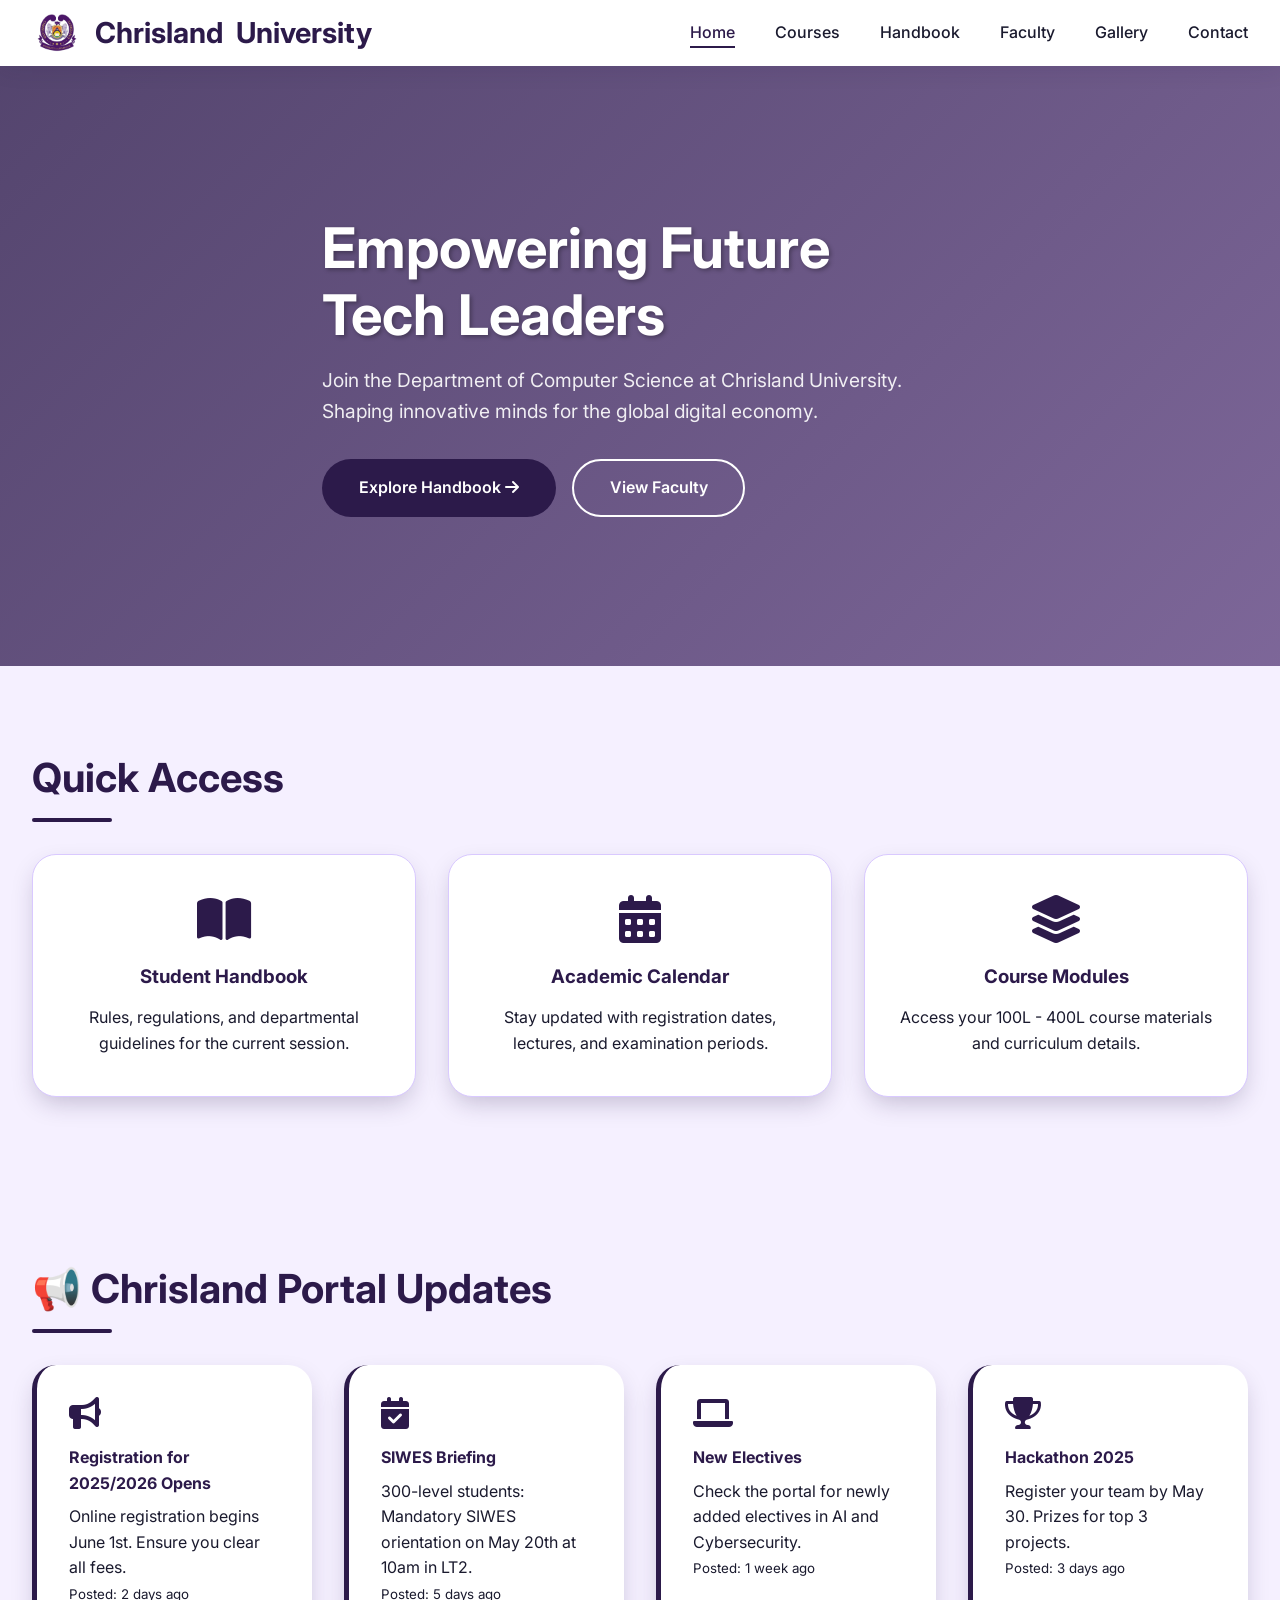
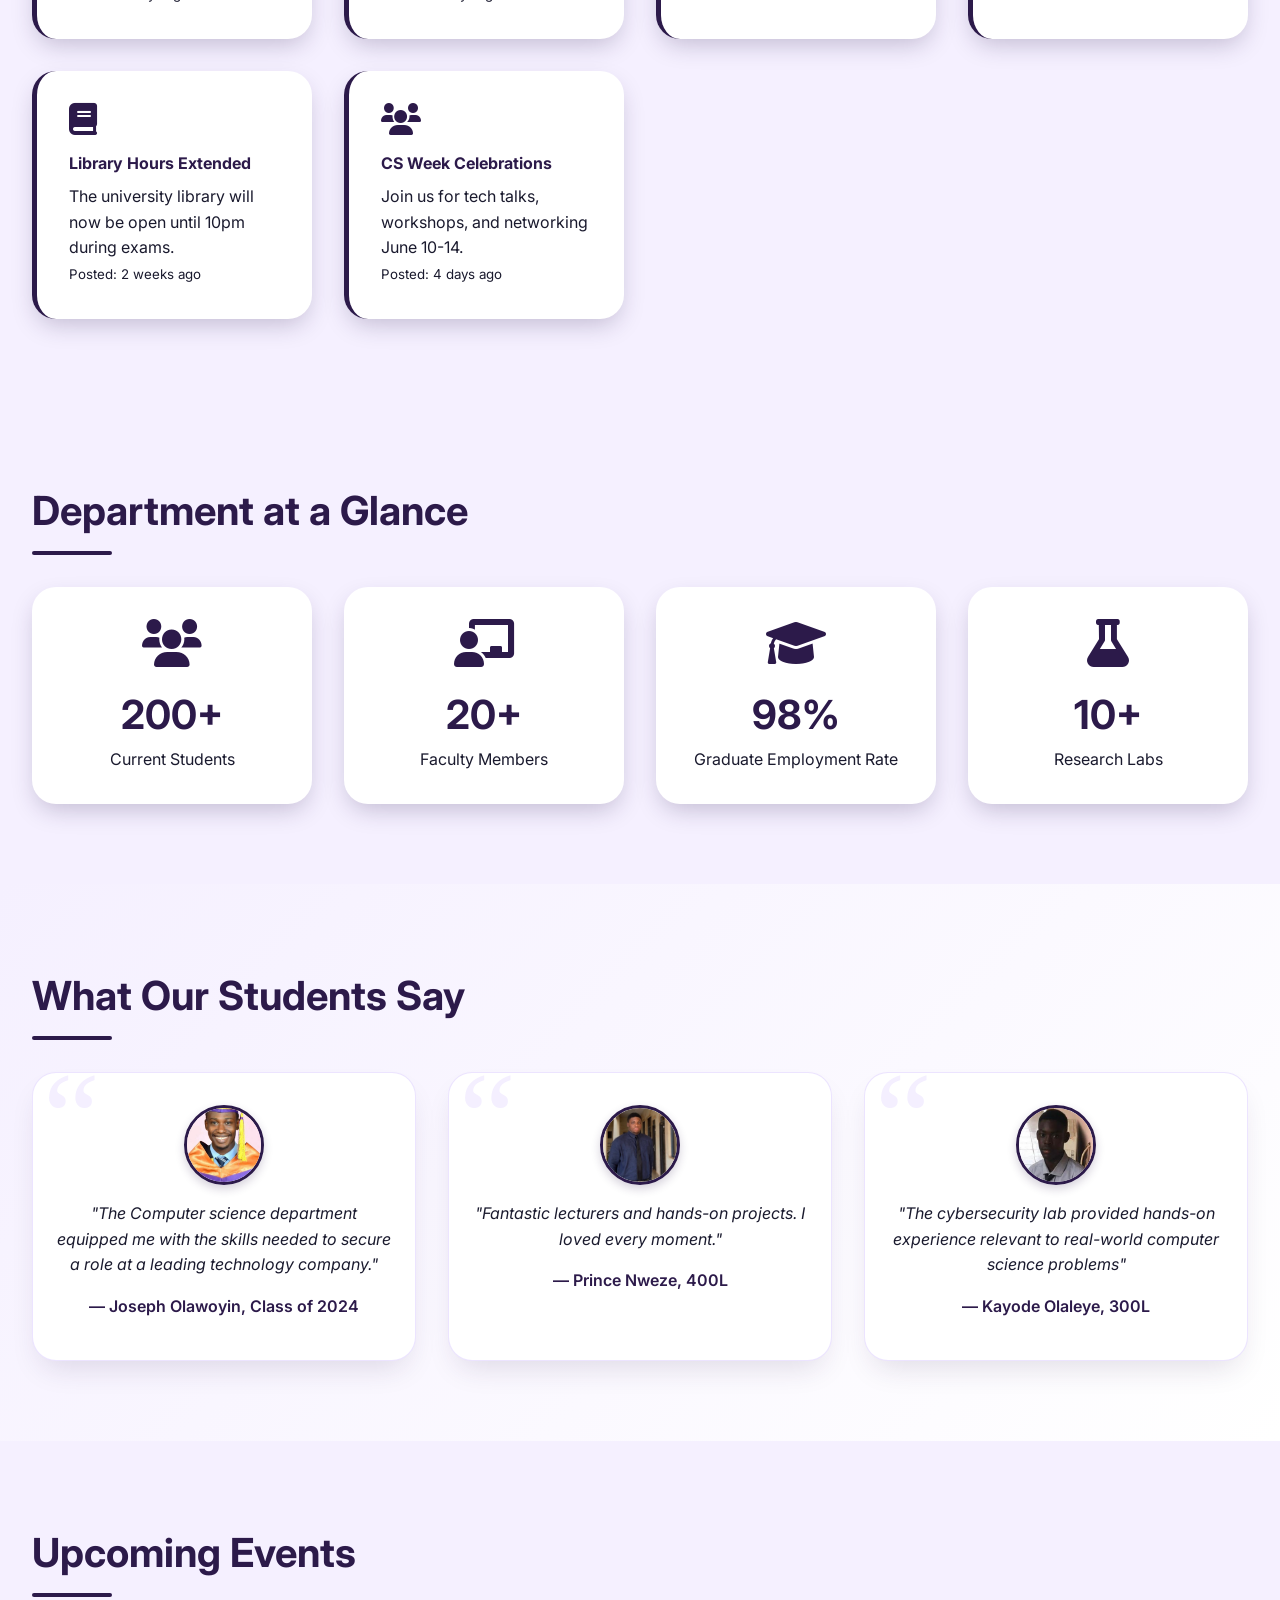
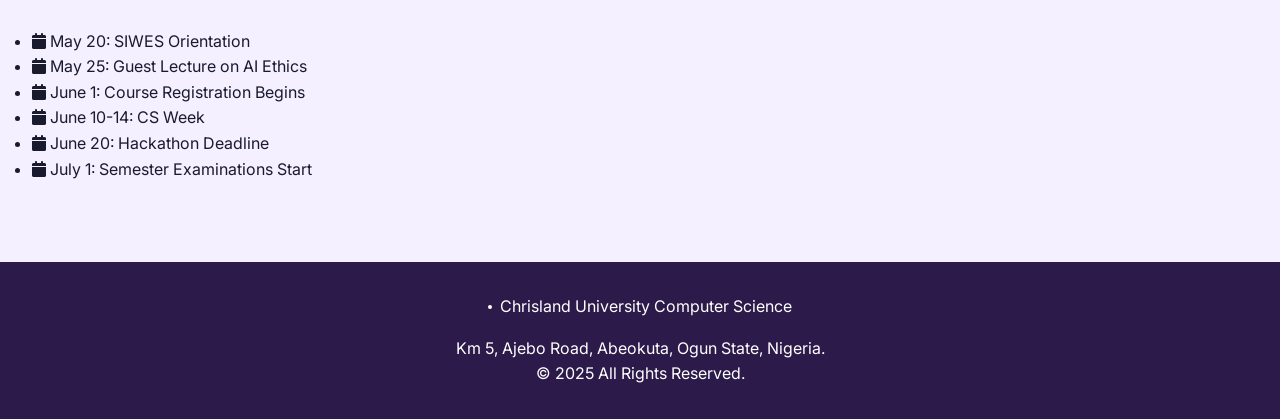
==== index.html @ 5f64bb0b "Initial website upload" ====
<!DOCTYPE html>
<html lang="en">
<head>
  <meta charset="UTF-8">
  <meta name="viewport" content="width=device-width, initial-scale=1.0">
  <title>Chrisland CS · Home</title>
  <link rel="stylesheet" href="https://cdnjs.cloudflare.com/ajax/libs/font-awesome/6.0.0-beta3/css/all.min.css">
  <link href="https://fonts.googleapis.com/css2?family=Inter:wght@400;500;600;700&display=swap" rel="stylesheet">
  <link rel="stylesheet" href="style.css">
</head>
<body>
<nav class="navbar">
    <div class="container nav-container">
      <div class="logo">
        <a href="index.html">
          <img src="Images/cu-logo.png" alt="Chrisland Logo" class="logo-img">
          <span>Chrisland</span> University
        </a>
      </div>
      <div class="hamburger" onclick="toggleMenu()">
        <span></span>
        <span></span>
        <span></span>
      </div>
      <ul class="nav-links" id="navLinks">
        <li><a href="index.html" class="active">Home</a></li>
        <li><a href="courses.html">Courses</a></li>
        <li><a href="handbook.html">Handbook</a></li>
        <li><a href="faculty.html">Faculty</a></li>
        <li><a href="gallery.html">Gallery</a></li>
        <li><a href="contact.html">Contact</a></li>
      </ul>
    </div>
    <div class="nav-overlay" id="navOverlay" onclick="toggleMenu()"></div>
  </nav>

  <!-- Hero Section -->
  <section class="hero">
    <div class="container hero-content">
      <h1>Empowering Future Tech Leaders</h1>
      <p>Join the Department of Computer Science at Chrisland University. Shaping innovative minds for the global digital economy.</p>
      <div class="hero-buttons">
        <a href="handbook.html" class="btn btn-primary">Explore Handbook <i class="fas fa-arrow-right"></i></a>
        <a href="faculty.html" class="btn btn-outline">View Faculty</a>
      </div>
    </div>
  </section>

  <!-- Quick Access Cards -->
  <section class="quick-access">
    <div class="container">
      <h2>Quick Access</h2>
      <div class="card-grid">
        <div class="card clickable" onclick="location.href='handbook.html';">
          <i class="fas fa-book-open"></i>
          <h3>Student Handbook</h3>
          <p>Rules, regulations, and departmental guidelines for the current session.</p>
        </div>
        <div class="card clickable" onclick="alert('Academic Calendar: Spring semester starts Jan 15, Fall semester starts Sep 1.')">
          <i class="fas fa-calendar-alt"></i>
          <h3>Academic Calendar</h3>
          <p>Stay updated with registration dates, lectures, and examination periods.</p>
        </div>
        <div class="card clickable" onclick="location.href='courses.html';">
          <i class="fas fa-layer-group"></i>
          <h3>Course Modules</h3>
          <p>Access your 100L - 400L course materials and curriculum details.</p>
        </div>
      </div>
    </div>
  </section>

  <!-- Portal Announcements (Extended) -->
  <section class="portal-announcements">
    <div class="container">
      <h2>📢 Chrisland Portal Updates</h2>
      <div class="announcement-grid">
        <div class="announcement-card">
          <i class="fas fa-bullhorn"></i>
          <h4>Registration for 2025/2026 Opens</h4>
          <p>Online registration begins June 1st. Ensure you clear all fees.</p>
          <small>Posted: 2 days ago</small>
        </div>
        <div class="announcement-card">
          <i class="fas fa-calendar-check"></i>
          <h4>SIWES Briefing</h4>
          <p>300-level students: Mandatory SIWES orientation on May 20th at 10am in LT2.</p>
          <small>Posted: 5 days ago</small>
        </div>
        <div class="announcement-card">
          <i class="fas fa-laptop"></i>
          <h4>New Electives</h4>
          <p>Check the portal for newly added electives in AI and Cybersecurity.</p>
          <small>Posted: 1 week ago</small>
        </div>
        <div class="announcement-card">
          <i class="fas fa-trophy"></i>
          <h4>Hackathon 2025</h4>
          <p>Register your team by May 30. Prizes for top 3 projects.</p>
          <small>Posted: 3 days ago</small>
        </div>
        <div class="announcement-card">
          <i class="fas fa-book"></i>
          <h4>Library Hours Extended</h4>
          <p>The university library will now be open until 10pm during exams.</p>
          <small>Posted: 2 weeks ago</small>
        </div>
        <div class="announcement-card">
          <i class="fas fa-users"></i>
          <h4>CS Week Celebrations</h4>
          <p>Join us for tech talks, workshops, and networking June 10-14.</p>
          <small>Posted: 4 days ago</small>
        </div>
      </div>
    </div>
  </section>

  <!-- Department at a Glance (Stats) -->
  <section class="stats">
    <div class="container">
      <h2>Department at a Glance</h2>
      <div class="stats-grid">
        <div class="stat-card">
          <i class="fas fa-users"></i>
          <h3>200+</h3>
          <p>Current Students</p>
        </div>
        <div class="stat-card">
          <i class="fas fa-chalkboard-teacher"></i>
          <h3>20+</h3>
          <p>Faculty Members</p>
        </div>
        <div class="stat-card">
          <i class="fas fa-graduation-cap"></i>
          <h3>98%</h3>
          <p>Graduate Employment Rate</p>
        </div>
        <div class="stat-card">
          <i class="fas fa-flask"></i>
          <h3>10+</h3>
          <p>Research Labs</p>
        </div>
      </div>
    </div>
  </section>

  <!-- Testimonials -->
  <section class="testimonials">
    <div class="container">
      <h2>What Our Students Say</h2>
      <div class="testimonial-grid">
        <div class="testimonial-card">
          <img src="Images/joseph lab.jpeg" alt="Student" class="pic1">
          <p>"The Computer science department equipped me with the skills needed to secure a role at a leading technology company."</p>
          <h4>— Joseph Olawoyin, Class of 2024</h4>
        </div>
        <div class="testimonial-card">
          <img src="Images/prince.jpeg" alt="Student" class="pic1">
          <p>"Fantastic lecturers and hands-on projects. I loved every moment."</p>
          <h4>— Prince Nweze, 400L</h4>
        </div>
        <div class="testimonial-card">
          <img src="Images/leye 3.jpeg" alt="Student" class="pic1">
          <p>"The cybersecurity lab provided hands-on experience relevant to real-world computer science problems"</p>
          <h4>— Kayode Olaleye, 300L</h4>
        </div>
      </div>
    </div>
  </section>

  <!-- Upcoming Events -->
  <section class="events">
    <div class="container">
      <h2>Upcoming Events</h2>
      <ul class="event-list">
        <li><i class="fas fa-calendar"></i> May 20: SIWES Orientation</li>
        <li><i class="fas fa-calendar"></i> May 25: Guest Lecture on AI Ethics</li>
        <li><i class="fas fa-calendar"></i> June 1: Course Registration Begins</li>
        <li><i class="fas fa-calendar"></i> June 10-14: CS Week</li>
        <li><i class="fas fa-calendar"></i> June 20: Hackathon Deadline</li>
        <li><i class="fas fa-calendar"></i> July 1: Semester Examinations Start</li>
      </ul>
    </div>
  </section>

  <footer>
    <div class="container footer-content">
      <div class="footer-logo">
        <img src="https://via.placeholder.com/40x40/2c1a4a/ffffff?text=CU" alt="">
        <span>Chrisland University Computer Science</span>
      </div>
      <p>Km 5, Ajebo Road, Abeokuta, Ogun State, Nigeria.</p>
      <p>© 2025 All Rights Reserved.</p>
    </div>
  </footer>

  <script src="script.js"></script>
</body>
</html>
---- style.css ----
/* ===== Global Styles - Deep Purple #2c1a4a ===== */
:root {
  --purple-deep: #2c1a4a;
  --purple-medium: #4a2c6d;
  --purple-light: #d9c9ff;
  --purple-bg: #f5f0ff;
  --text-dark: #1a1a2e;
  --white: #ffffff;
  --shadow: 0 10px 25px -5px rgba(44, 26, 74, 0.25);
  --border-radius: 1.5rem;
}

* {
  margin: 0;
  padding: 0;
  box-sizing: border-box;
}

body {
  font-family: 'Inter', sans-serif;
  background-color: var(--purple-bg);
  color: var(--text-dark);
  line-height: 1.6;
  scroll-behavior: smooth;
}

.container {
  max-width: 1300px;
  margin: 0 auto;
  padding: 0 2rem;
}

section {
  padding: 5rem 0;
}

h2 {
  font-size: 2.5rem;
  font-weight: 700;
  color: var(--purple-deep);
  margin-bottom: 2rem;
  position: relative;
}

h2::after {
  content: '';
  display: block;
  width: 80px;
  height: 4px;
  background: var(--purple-deep);
  margin-top: 0.5rem;
  border-radius: 2px;
}

.highlight {
  color: var(--purple-deep);
  font-weight: 700;
}

.section-intro {
  font-size: 1.2rem;
  color: #555;
  margin-bottom: 2rem;
}

/* ===== Buttons ===== */
.btn {
  display: inline-block;
  padding: 0.9rem 2.2rem;
  border-radius: 50px;
  font-weight: 600;
  text-decoration: none;
  transition: all 0.3s;
  border: 2px solid transparent;
  cursor: pointer;
}

.btn-primary {
  background: var(--purple-deep);
  color: white;
}

.btn-primary:hover {
  background: #1f1235;
  transform: translateY(-3px);
  box-shadow: var(--shadow);
}

.btn-outline {
  background: transparent;
  border-color: var(--purple-deep);
  color: var(--purple-deep);
}

.btn-outline:hover {
  background: var(--purple-deep);
  color: white;
}

/* ===== Navigation ===== */
.navbar {
  background: var(--white);
  box-shadow: 0 4px 20px rgba(44, 26, 74, 0.1);
  position: sticky;
  top: 0;
  z-index: 100;
  padding: 0.5rem 0;
}

.nav-container {
  display: flex;
  justify-content: space-between;
  align-items: center;
}

.logo a {
  display: flex;
  align-items: center;
  gap: 0.8rem;
  font-size: 1.8rem;
  font-weight: 700;
  text-decoration: none;
  color: var(--purple-deep);
}

.logo-img {
  width: 50px;
  height: 50px;
  border-radius: 50%;
  object-fit: cover;
  border: 2px solid var(--white);
}

.nav-links {
  display: flex;
  gap: 2.5rem;
  list-style: none;
}

.nav-links a {
  text-decoration: none;
  color: var(--text-dark);
  font-weight: 500;
  transition: color 0.3s;
  padding-bottom: 0.25rem;
}

.nav-links a:hover,
.nav-links a.active {
  color: var(--purple-deep);
  border-bottom: 2px solid var(--purple-deep);
}

/* ===== Hamburger Menu (Mobile) ===== */
.hamburger {
  display: none;
  flex-direction: column;
  gap: 5px;
  cursor: pointer;
  padding: 10px;
  z-index: 1000;
}

.hamburger span {
  width: 28px;
  height: 3px;
  background: var(--purple-deep);
  border-radius: 3px;
  transition: all 0.3s ease;
}

.hamburger.active span:nth-child(1) {
  transform: rotate(45deg) translate(6px, 6px);
}

.hamburger.active span:nth-child(2) {
  opacity: 0;
}

.hamburger.active span:nth-child(3) {
  transform: rotate(-45deg) translate(6px, -6px);
}

/* ===== Hero Section ===== */
.hero {
  position: relative;
  min-height: 600px;
  display: flex;
  align-items: center;
  color: white;
  overflow: hidden;
}

.hero::before {
  content: '';
  position: absolute;
  top: 0; left: 0; width: 100%; height: 100%;
  background-image: url('https://images.unsplash.com/photo-1555066931-4365d14bab8c?ixlib=rb-4.0.3&auto=format&fit=crop&w=1920&q=80');
  background-size: cover;
  background-position: center;
  filter: brightness(0.7);
  z-index: -1;
}

.hero::after {
  content: '';
  position: absolute;
  top: 0; left: 0; width: 100%; height: 100%;
  background: linear-gradient(135deg, rgba(44,26,74,0.8) 0%, rgba(74,44,109,0.7) 100%);
  z-index: -1;
}

.hero-content {
  position: relative;
  z-index: 2;
  max-width: 700px;
}

.hero h1 {
  font-size: 3.5rem;
  line-height: 1.2;
  margin-bottom: 1rem;
  color: white;
  text-shadow: 2px 2px 4px rgba(0,0,0,0.3);
}

.hero p {
  font-size: 1.2rem;
  margin-bottom: 2rem;
  color: rgba(255,255,255,0.9);
}

.hero-buttons {
  display: flex;
  gap: 1rem;
  flex-wrap: wrap;
}

.hero .btn-outline {
  border-color: white;
  color: white;
}

.hero .btn-outline:hover {
  background: white;
  color: var(--purple-deep);
}

/* ===== Quick Access Cards ===== */
.card-grid {
  display: grid;
  grid-template-columns: repeat(auto-fit, minmax(280px, 1fr));
  gap: 2rem;
  margin-top: 1rem;
}

.card {
  background: var(--white);
  border-radius: var(--border-radius);
  padding: 2.5rem 1.5rem;
  box-shadow: var(--shadow);
  transition: transform 0.3s;
  text-align: center;
  border: 1px solid var(--purple-light);
}

.card.clickable {
  cursor: pointer;
}

.card.clickable:hover {
  transform: translateY(-10px);
  box-shadow: 0 20px 30px -10px rgba(44, 26, 74, 0.4);
}

.card i {
  font-size: 3rem;
  color: var(--purple-deep);
  margin-bottom: 1.2rem;
}

.card h3 {
  margin-bottom: 0.8rem;
  color: var(--purple-deep);
}

/* ===== Portal Announcements ===== */
.announcement-grid {
  display: grid;
  grid-template-columns: repeat(auto-fit, minmax(250px, 1fr));
  gap: 2rem;
  margin-top: 2rem;
}

.announcement-card {
  background: var(--white);
  border-radius: var(--border-radius);
  padding: 2rem;
  box-shadow: var(--shadow);
  border-left: 5px solid var(--purple-deep);
}

.announcement-card i {
  font-size: 2rem;
  color: var(--purple-deep);
  margin-bottom: 1rem;
}

.announcement-card h4 {
  margin-bottom: 0.5rem;
  color: var(--purple-deep);
}

/* ===== Stats Section ===== */
.stats-grid {
  display: grid;
  grid-template-columns: repeat(auto-fit, minmax(200px, 1fr));
  gap: 2rem;
  margin-top: 2rem;
}

.stat-card {
  background: var(--white);
  border-radius: var(--border-radius);
  padding: 2rem;
  text-align: center;
  box-shadow: var(--shadow);
  transition: transform 0.3s, box-shadow 0.3s;
}

.stat-card:hover {
  transform: translateY(-5px);
  box-shadow: 0 15px 30px rgba(44, 26, 74, 0.2);
}

.stat-card i {
  font-size: 3rem;
  color: var(--purple-deep);
  margin-bottom: 1rem;
}

.stat-card h3 {
  font-size: 2.5rem;
  color: var(--purple-deep);
}

/* ===== Testimonials ===== */
.testimonials {
  background: linear-gradient(135deg, var(--purple-bg) 0%, #ffffff 100%);
}

.testimonial-grid {
  display: grid;
  grid-template-columns: repeat(auto-fit, minmax(300px, 1fr));
  gap: 2rem;
  margin-top: 2rem;
}

.testimonial-card {
  background: var(--white);
  border-radius: var(--border-radius);
  padding: 2rem 1.5rem;
  box-shadow: 0 15px 30px -10px rgba(44, 26, 74, 0.15);
  transition: all 0.3s ease;
  position: relative;
  overflow: hidden;
  border: 1px solid rgba(217, 201, 255, 0.5);
  display: flex;
  flex-direction: column;
  align-items: center;
  text-align: center;
}

.testimonial-card:hover {
  transform: translateY(-8px);
  box-shadow: 0 25px 40px -12px rgba(44, 26, 74, 0.25);
  border-color: var(--purple-light);
}

.testimonial-card .pic1 {
  width: 80px;
  height: 80px;
  border-radius: 50%;
  object-fit: cover;
  margin-bottom: 1rem;
  border: 3px solid var(--purple-deep);
  box-shadow: 0 4px 10px rgba(44, 26, 74, 0.2);
  transition: transform 0.3s ease;
}

.testimonial-card:hover .pic1 {
  transform: scale(1.1);
}

.testimonial-card::before {
  content: '\201C';
  font-size: 8rem;
  font-family: 'Georgia', serif;
  color: var(--purple-light);
  position: absolute;
  top: -20px;
  left: 10px;
  opacity: 0.3;
  line-height: 1;
  z-index: 0;
}

.testimonial-card img {
  width: 80px;
  object-fit: cover;
  border-radius: 12px;
  margin-bottom: 1rem;
  position: relative;
  z-index: 1;
  border: none;
  box-shadow: 0 4px 10px rgba(0,0,0,0.1);
}

.testimonial-card p {
  font-size: 1rem;
  line-height: 1.6;
  color: var(--text-dark);
  margin-bottom: 1rem;
  font-style: italic;
  position: relative;
  z-index: 1;
}

.testimonial-card h4 {
  color: var(--purple-deep);
  font-weight: 600;
  margin-bottom: 0.5rem;
  position: relative;
  z-index: 1;
}

.testimonial-rating {
  color: #ffb347;
  font-size: 0.9rem;
  position: relative;
  z-index: 1;
}

.testimonial-rating i {
  margin: 0 2px;
}

/* ===== Events (Card Style) ===== */
.events-grid {
  display: grid;
  grid-template-columns: repeat(auto-fit, minmax(300px, 1fr));
  gap: 1.5rem;
  margin-top: 2rem;
}

.event-card {
  background: var(--white);
  border-radius: var(--border-radius);
  padding: 1.2rem;
  box-shadow: var(--shadow);
  display: flex;
  align-items: center;
  gap: 1.5rem;
  transition: all 0.3s;
  border: 1px solid var(--purple-light);
}

.event-card:hover {
  transform: translateX(5px);
  box-shadow: 0 15px 30px rgba(44, 26, 74, 0.15);
  border-color: var(--purple-deep);
}

.event-date {
  background: var(--purple-deep);
  color: white;
  border-radius: 20px;
  min-width: 70px;
  text-align: center;
  padding: 0.8rem 0;
  box-shadow: 0 4px 10px rgba(44, 26, 74, 0.2);
}

.event-day {
  display: block;
  font-size: 2rem;
  font-weight: 700;
  line-height: 1;
}

.event-month {
  font-size: 0.9rem;
  text-transform: uppercase;
  letter-spacing: 1px;
}

.event-details h4 {
  color: var(--purple-deep);
  margin-bottom: 0.3rem;
}

.event-details p {
  color: #555;
  font-size: 0.9rem;
  display: flex;
  align-items: center;
  gap: 0.5rem;
}

.event-details i {
  color: var(--purple-deep);
  width: 16px;
}

/* ===== Courses Page ===== */
.level-tabs, .semester-tabs {
  display: flex;
  gap: 1rem;
  margin: 2rem 0 1rem;
  flex-wrap: wrap;
}

.level-tab, .semester-tab {
  background: var(--white);
  border: 2px solid var(--purple-deep);
  padding: 0.8rem 2.2rem;
  border-radius: 40px;
  font-weight: 600;
  cursor: pointer;
  transition: all 0.3s;
  color: var(--purple-deep);
  font-size: 1rem;
}

.level-tab.active, .semester-tab.active {
  background: var(--purple-deep);
  color: white;
}

.courses-grid {
  display: grid;
  grid-template-columns: repeat(auto-fill, minmax(280px, 1fr));
  gap: 2rem;
  margin-top: 2rem;
}

.course-card {
  background: var(--white);
  border-radius: 20px;
  padding: 1.8rem;
  box-shadow: var(--shadow);
  border-left: 6px solid var(--purple-deep);
  transition: all 0.3s;
  cursor: pointer;
}

.course-card:hover {
  transform: scale(1.02);
  box-shadow: 0 20px 30px -10px rgba(44, 26, 74, 0.4);
}

.course-code {
  font-size: 1.5rem;
  font-weight: 700;
  color: var(--purple-deep);
}

.course-title {
  font-weight: 600;
  margin: 0.5rem 0;
}

.course-units {
  background: var(--purple-light);
  display: inline-block;
  padding: 0.3rem 1.2rem;
  border-radius: 40px;
  font-weight: 600;
  margin-top: 1rem;
}

.course-info-extra, .prerequisites {
  margin-top: 3rem;
  background: var(--purple-bg);
  padding: 2rem;
  border-radius: var(--border-radius);
}

.prerequisites table {
  width: 100%;
  border-collapse: collapse;
  margin-top: 1rem;
}

.prerequisites td, .prerequisites th {
  padding: 0.8rem;
  border-bottom: 1px solid var(--purple-light);
}

.prerequisites th {
  background: var(--purple-deep);
  color: white;
}

/* ===== Handbook Page ===== */
.handbook {
  background: var(--white);
}

.handbook-grid {
  display: grid;
  grid-template-columns: repeat(auto-fit, minmax(350px, 1fr));
  gap: 2rem;
  margin-top: 2rem;
}

.handbook-card {
  background: var(--purple-bg);
  padding: 2rem;
  border-radius: var(--border-radius);
  border: 1px solid var(--purple-light);
}

.handbook-card h3 {
  color: var(--purple-deep);
  margin: 1.5rem 0 1rem;
  display: flex;
  align-items: center;
  gap: 0.5rem;
}

.icon-list {
  list-style: none;
}

.icon-list li {
  display: flex;
  gap: 0.8rem;
  margin: 1rem 0;
  align-items: flex-start;
}

.icon-list i {
  color: var(--purple-deep);
  margin-top: 0.2rem;
}

.reg-list {
  list-style: disc;
  padding-left: 1.5rem;
  margin: 1rem 0;
}

.reg-list li {
  margin: 0.6rem 0;
}

.read-more {
  display: inline-block;
  margin-top: 1rem;
  color: var(--purple-deep);
  font-weight: 600;
  text-decoration: none;
}

.read-more:hover {
  text-decoration: underline;
}

.handbook-extras {
  display: grid;
  grid-template-columns: repeat(auto-fit, minmax(300px, 1fr));
  gap: 2rem;
  margin: 2rem 0;
}

/* ===== Misconduct Dropdown ===== */
.misconduct-dropdown {
  margin-top: 3rem;
  border: 1px solid var(--purple-light);
  border-radius: var(--border-radius);
  overflow: hidden;
}

.dropdown-toggle {
  width: 100%;
  background: var(--purple-deep);
  color: white;
  padding: 1.2rem 2rem;
  text-align: left;
  font-size: 1.2rem;
  font-weight: 600;
  border: none;
  cursor: pointer;
  display: flex;
  justify-content: space-between;
  align-items: center;
  transition: background 0.3s;
}

.dropdown-toggle:hover {
  background: #1f1235;
}

.toggle-icon {
  transition: transform 0.3s;
}

.dropdown-content {
  max-height: 0;
  overflow: hidden;
  transition: max-height 0.5s ease-out;
  background: var(--white);
}

.dropdown-content.show {
  max-height: 800px;
  transition: max-height 0.5s ease-in;
}

.table-responsive {
  overflow-x: auto;
  padding: 1rem;
}

table {
  width: 100%;
  border-collapse: collapse;
  background: var(--white);
  border-radius: 20px;
}

th, td {
  padding: 1rem;
  text-align: left;
  border-bottom: 1px solid var(--purple-light);
}

th {
  background: var(--purple-medium);
  color: white;
  font-weight: 600;
}

tr:hover {
  background: var(--purple-bg);
}

/* ===== Quick Nav Mini ===== */
.quick-nav-mini {
  display: flex;
  gap: 1rem;
  justify-content: center;
  margin-top: 3rem;
}

.quick-nav-mini a {
  background: var(--purple-light);
  padding: 0.6rem 1.8rem;
  border-radius: 40px;
  text-decoration: none;
  color: var(--purple-deep);
  font-weight: 600;
  transition: background 0.3s;
}

.quick-nav-mini a:hover {
  background: var(--purple-deep);
  color: white;
}

/* ===== Faculty Page ===== */
.faculty-grid {
  display: grid;
  grid-template-columns: repeat(auto-fit, minmax(250px, 1fr));
  gap: 2rem;
  margin-top: 2rem;
}

.faculty-card {
  background: var(--white);
  border-radius: var(--border-radius);
  padding: 2rem;
  box-shadow: var(--shadow);
  transition: transform 0.3s;
  text-align: center;
}

.faculty-card:hover {
  transform: translateY(-5px);
}

.faculty-card i {
  font-size: 3.5rem;
  color: var(--purple-deep);
  margin-bottom: 1rem;
}

.faculty-bio {
  margin-top: 0.5rem;
  color: #555;
  font-size: 0.95rem;
}

/* ===== Research Areas ===== */
.research-areas {
  background: var(--purple-bg);
  padding: 3rem 0;
}

.research-grid {
  display: flex;
  flex-wrap: wrap;
  gap: 1rem;
  justify-content: center;
  margin-top: 2rem;
}

.research-tag {
  background: var(--white);
  border: 2px solid var(--purple-deep);
  color: var(--purple-deep);
  padding: 0.5rem 1.5rem;
  border-radius: 40px;
  font-weight: 600;
  transition: all 0.3s;
}

.research-tag:hover {
  background: var(--purple-deep);
  color: white;
}

/* ===== Gallery Page ===== */
.image-gallery {
  display: grid;
  grid-template-columns: repeat(auto-fit, minmax(250px, 1fr));
  gap: 1.5rem;
  margin-top: 2rem;
}

.img-fluid {
  width: 100%;
  height: 200px;
  object-fit: cover;
  border-radius: 30px;
  box-shadow: var(--shadow);
  transition: transform 0.3s;
}

.img-fluid:hover {
  transform: scale(1.02);
}

/* ===== Video Tour ===== */
.video-container {
  position: relative;
  width: 100%;
  max-width: 1000px;
  margin: 2rem auto 0;
  border-radius: var(--border-radius);
  overflow: hidden;
  box-shadow: var(--shadow);
  background: #000;
}

.video-container video {
  width: 100%;
  height: auto;
  display: block;
}

.video-caption {
  text-align: center;
  margin-top: 1rem;
  color: var(--text-dark);
  font-style: italic;
  font-size: 0.95rem;
}

/* ===== Contact Page ===== */
.contact {
  background: var(--white);
}

.contact-grid {
  display: grid;
  grid-template-columns: 1fr 1.5fr;
  gap: 2.5rem;
  margin: 3rem 0;
}

.contact-info {
  display: grid;
  grid-template-columns: repeat(auto-fit, minmax(200px, 1fr));
  gap: 1.5rem;
}

.info-card {
  background: var(--purple-bg);
  padding: 2rem 1.5rem;
  border-radius: var(--border-radius);
  text-align: center;
  border: 1px solid var(--purple-light);
  transition: transform 0.3s;
}

.info-card:hover {
  transform: translateY(-5px);
  box-shadow: var(--shadow);
}

.info-card i {
  font-size: 2.5rem;
  color: var(--purple-deep);
  margin-bottom: 1rem;
}

.info-card h3 {
  color: var(--purple-deep);
  margin-bottom: 0.5rem;
  font-size: 1.2rem;
}

.info-card p {
  color: #555;
  line-height: 1.5;
}

.contact-form {
  background: var(--purple-bg);
  padding: 2rem;
  border-radius: var(--border-radius);
  border: 1px solid var(--purple-light);
}

.contact-form h3 {
  color: var(--purple-deep);
  margin-bottom: 1.5rem;
  font-size: 1.5rem;
}

.form-group {
  margin-bottom: 1.2rem;
}

.form-group label {
  display: block;
  font-weight: 600;
  color: var(--purple-deep);
  margin-bottom: 0.4rem;
}

.form-group input,
.form-group textarea {
  width: 100%;
  padding: 0.8rem 1rem;
  border: 2px solid var(--purple-light);
  border-radius: 12px;
  font-family: inherit;
  font-size: 1rem;
  transition: border-color 0.3s;
}

.form-group input:focus,
.form-group textarea:focus {
  outline: none;
  border-color: var(--purple-deep);
}

.contact-form button {
  width: 100%;
  margin-top: 0.5rem;
}

.map-container {
  margin-top: 3rem;
}

.map-container h3 {
  color: var(--purple-deep);
  margin-bottom: 1rem;
}

.map-container iframe {
  border-radius: var(--border-radius);
  box-shadow: var(--shadow);
}

/* ===== Modal ===== */
.modal {
  display: none;
  position: fixed;
  top: 0; left: 0; width: 100%; height: 100%;
  background: rgba(0,0,0,0.6);
  align-items: center;
  justify-content: center;
  z-index: 1000;
}

.modal-content {
  background: white;
  padding: 2.5rem;
  border-radius: 40px;
  max-width: 600px;
  width: 90%;
  max-height: 80vh;
  overflow-y: auto;
  box-shadow: var(--shadow);
  position: relative;
}

.close-modal {
  position: absolute;
  top: 1.2rem; right: 1.5rem;
  font-size: 2.5rem;
  cursor: pointer;
  color: var(--purple-deep);
  transition: color 0.2s;
}

.close-modal:hover {
  color: #1f1235;
}

/* ===== Footer ===== */
footer {
  background: var(--purple-deep);
  color: white;
  padding: 2rem 0;
  text-align: center;
}

.footer-logo {
  display: flex;
  align-items: center;
  justify-content: center;
  gap: 0.5rem;
  margin-bottom: 1rem;
}

.footer-logo img {
  border-radius: 50%;
  border: 2px solid white;
}

/* ===== Responsive Design ===== */
@media (max-width: 768px) {
  /* Hamburger Menu */
  .hamburger {
    display: flex;
  }

  .nav-links {
    position: fixed;
    top: 0;
    right: -100%;
    width: 70%;
    max-width: 300px;
    height: 100vh;
    background: var(--white);
    flex-direction: column;
    justify-content: flex-start;
    padding-top: 80px;
    gap: 0;
    box-shadow: -5px 0 25px rgba(0,0,0,0.15);
    transition: right 0.3s ease;
    z-index: 999;
  }

  .nav-links.active {
    right: 0;
  }

  .nav-links li {
    width: 100%;
    border-bottom: 1px solid var(--purple-light);
  }

  .nav-links a {
    display: block;
    padding: 1.2rem 1.5rem;
    border-bottom: none;
  }

  .nav-links a:hover,
  .nav-links a.active {
    border-bottom: none;
    background: var(--purple-bg);
    padding-left: 2rem;
  }

  .nav-container {
    flex-direction: row;
    justify-content: space-between;
    padding: 0.8rem 1rem;
  }

  .logo a {
    font-size: 1.4rem;
  }

  .logo-img {
    width: 40px;
    height: 40px;
  }

  /* Overlay for mobile menu */
  .nav-overlay {
    display: none;
    position: fixed;
    top: 0;
    left: 0;
    width: 100%;
    height: 100%;
    background: rgba(0,0,0,0.5);
    z-index: 998;
    opacity: 0;
    transition: opacity 0.3s ease;
  }

  .nav-overlay.active {
    display: block;
    opacity: 1;
  }

  /* Hero Section */
  .hero {
    min-height: 450px;
    padding: 1rem;
  }

  .hero-content {
    padding: 0 0.5rem;
  }

  .hero h1 {
    font-size: 1.8rem;
    line-height: 1.3;
  }

  .hero p {
    font-size: 1rem;
  }

  .hero-buttons {
    justify-content: center;
    flex-direction: column;
    gap: 0.8rem;
  }

  .hero-buttons .btn {
    width: 100%;
    text-align: center;
  }

  /* Container */
  .container {
    padding: 0 1rem;
  }

  /* Sections */
  section {
    padding: 3rem 0;
  }

  h2 {
    font-size: 1.6rem;
    text-align: center;
  }

  h2::after {
    margin: 0.5rem auto;
  }

  .section-intro {
    font-size: 1rem;
  }

  /* Card Grid */
  .card-grid {
    grid-template-columns: 1fr;
    gap: 1.2rem;
  }

  .card {
    padding: 1.5rem 1rem;
  }

  /* Announcement Grid */
  .announcement-grid {
    grid-template-columns: 1fr;
    gap: 1.2rem;
  }

  .announcement-card {
    padding: 1.2rem;
  }

  /* Stats Grid */
  .stats-grid {
    grid-template-columns: repeat(2, 1fr);
    gap: 1rem;
  }

  .stat-card {
    padding: 1.2rem;
  }

  .stat-card i {
    font-size: 2rem;
  }

  .stat-card h3 {
    font-size: 1.8rem;
  }

  .stat-card p {
    font-size: 0.85rem;
  }

  /* Testimonial Grid */
  .testimonial-grid {
    grid-template-columns: 1fr;
    gap: 1.5rem;
  }

  .testimonial-card {
    padding: 1.5rem 1rem;
  }

  /* Events Grid */
  .events-grid {
    grid-template-columns: 1fr;
    gap: 1rem;
  }

  .event-card {
    flex-direction: column;
    text-align: center;
    padding: 1rem;
  }

  .event-date {
    min-width: auto;
    width: 100%;
    padding: 0.5rem;
  }

  /* Course Grid */
  .courses-grid {
    grid-template-columns: 1fr;
    gap: 1.2rem;
  }

  .course-card {
    padding: 1.2rem;
  }

  .course-code {
    font-size: 1.2rem;
  }

  /* Level/Semester Tabs */
  .level-tabs, .semester-tabs {
    justify-content: center;
    gap: 0.5rem;
  }

  .level-tab, .semester-tab {
    padding: 0.6rem 1rem;
    font-size: 0.85rem;
  }

  /* Faculty Grid */
  .faculty-grid {
    grid-template-columns: 1fr;
    gap: 1.2rem;
  }

  .faculty-card {
    padding: 1.5rem 1rem;
  }

  /* Gallery */
  .image-gallery {
    grid-template-columns: repeat(2, 1fr);
    gap: 1rem;
  }

  .img-fluid {
    height: 150px;
    border-radius: 15px;
  }

  /* Handbook Grid */
  .handbook-grid, .handbook-extras {
    grid-template-columns: 1fr;
    gap: 1.5rem;
  }

  .handbook-card {
    padding: 1.5rem;
  }

  /* Quick Nav Mini */
  .quick-nav-mini {
    flex-wrap: wrap;
    gap: 0.5rem;
  }

  .quick-nav-mini a {
    padding: 0.5rem 1rem;
    font-size: 0.85rem;
  }

  /* Contact Grid */
  .contact-grid {
    grid-template-columns: 1fr;
  }

  .contact-info {
    grid-template-columns: 1fr;
  }

  .info-card {
    padding: 1.5rem;
  }

  /* Modal */
  .modal-content {
    padding: 1.5rem;
    border-radius: 20px;
    width: 95%;
  }

  .close-modal {
    top: 0.8rem;
    right: 1rem;
    font-size: 2rem;
  }

  /* Table Responsive */
  .table-responsive {
    margin: 0 -1rem;
    padding: 0.5rem;
  }

  th, td {
    padding: 0.6rem 0.4rem;
    font-size: 0.85rem;
  }

  /* Research Grid */
  .research-grid {
    gap: 0.5rem;
  }

  .research-tag {
    padding: 0.4rem 1rem;
    font-size: 0.85rem;
  }

  /* Footer */
  footer {
    padding: 1.5rem 0;
  }

  .footer-logo {
    flex-direction: column;
    gap: 0.5rem;
  }

  .footer-logo img {
    width: 50px;
    height: 50px;
  }

  footer p {
    font-size: 0.9rem;
  }
}

@media (max-width: 480px) {
  .hero h1 {
    font-size: 1.5rem;
  }

  .stats-grid {
    grid-template-columns: 1fr;
  }

  .image-gallery {
    grid-template-columns: 1fr;
  }

  .level-tabs, .semester-tabs {
    flex-direction: column;
    align-items: stretch;
  }

  .level-tab, .semester-tab {
    text-align: center;
  }
}
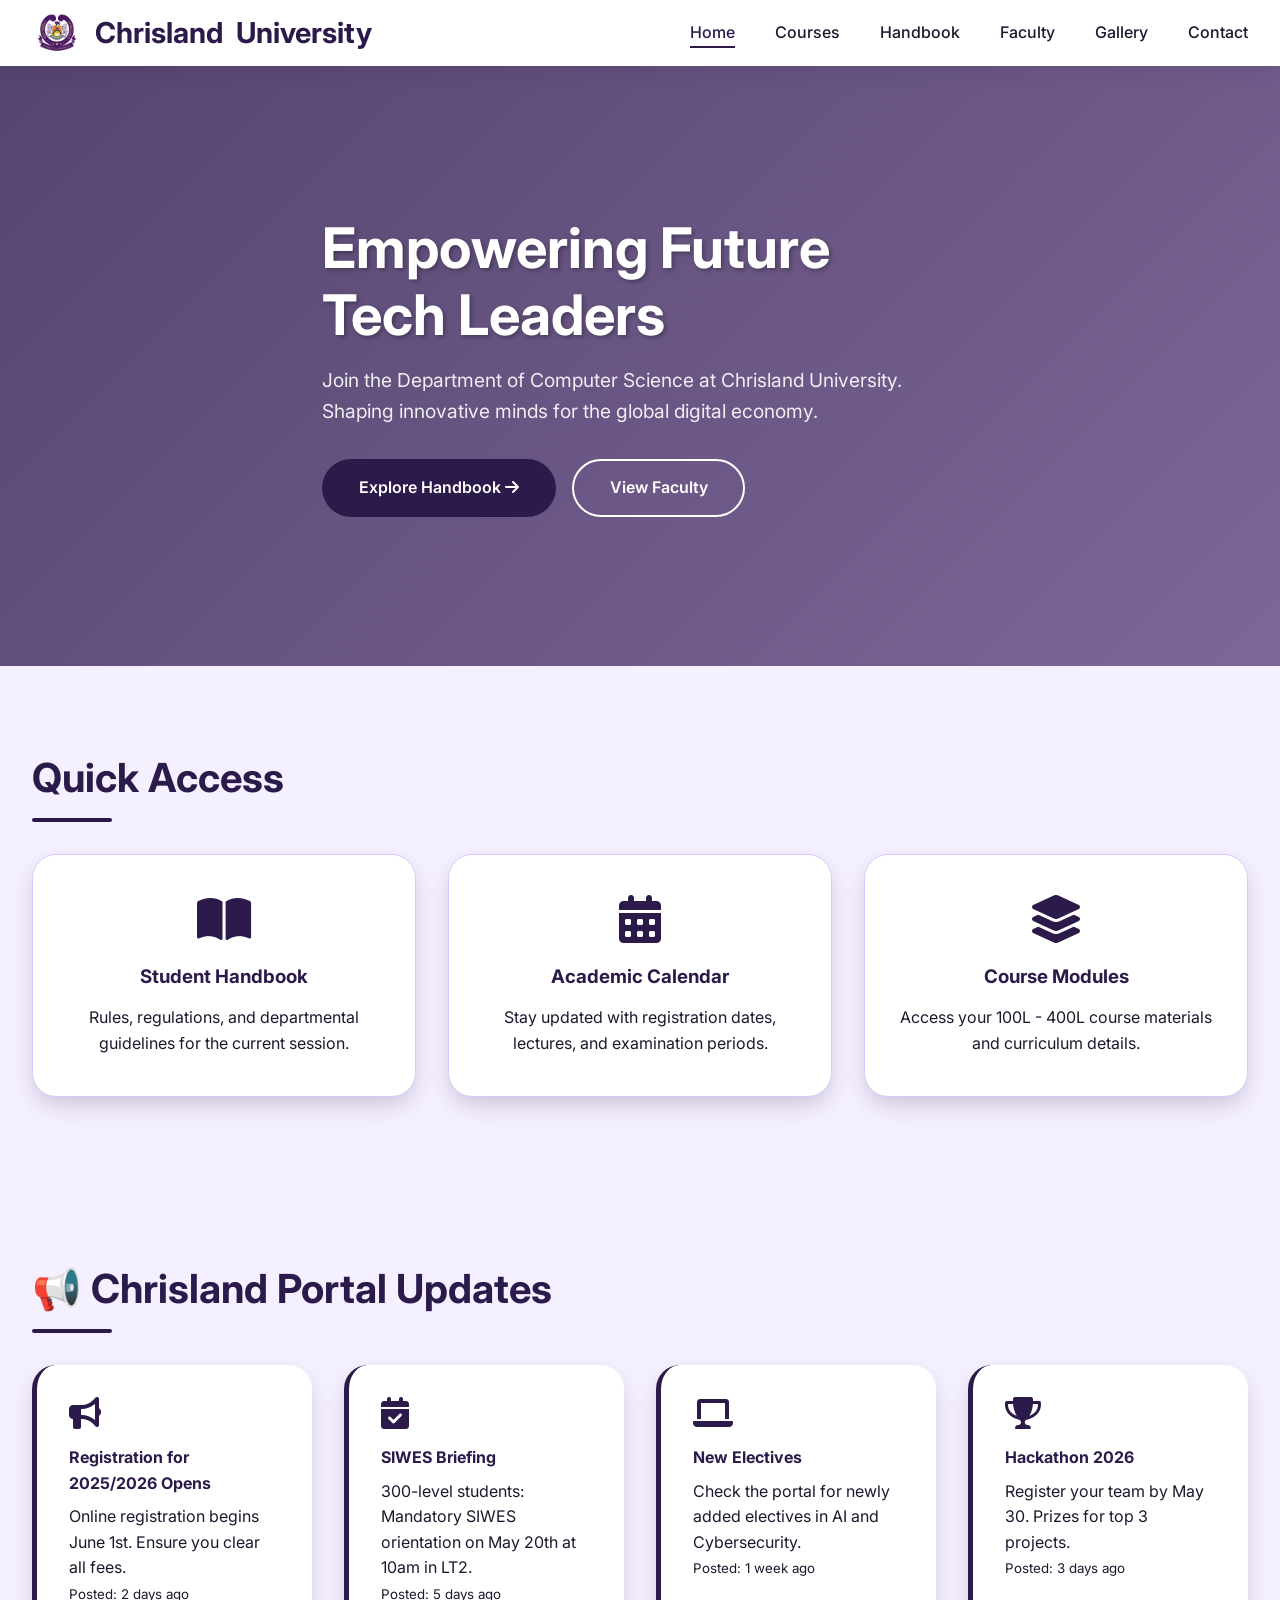
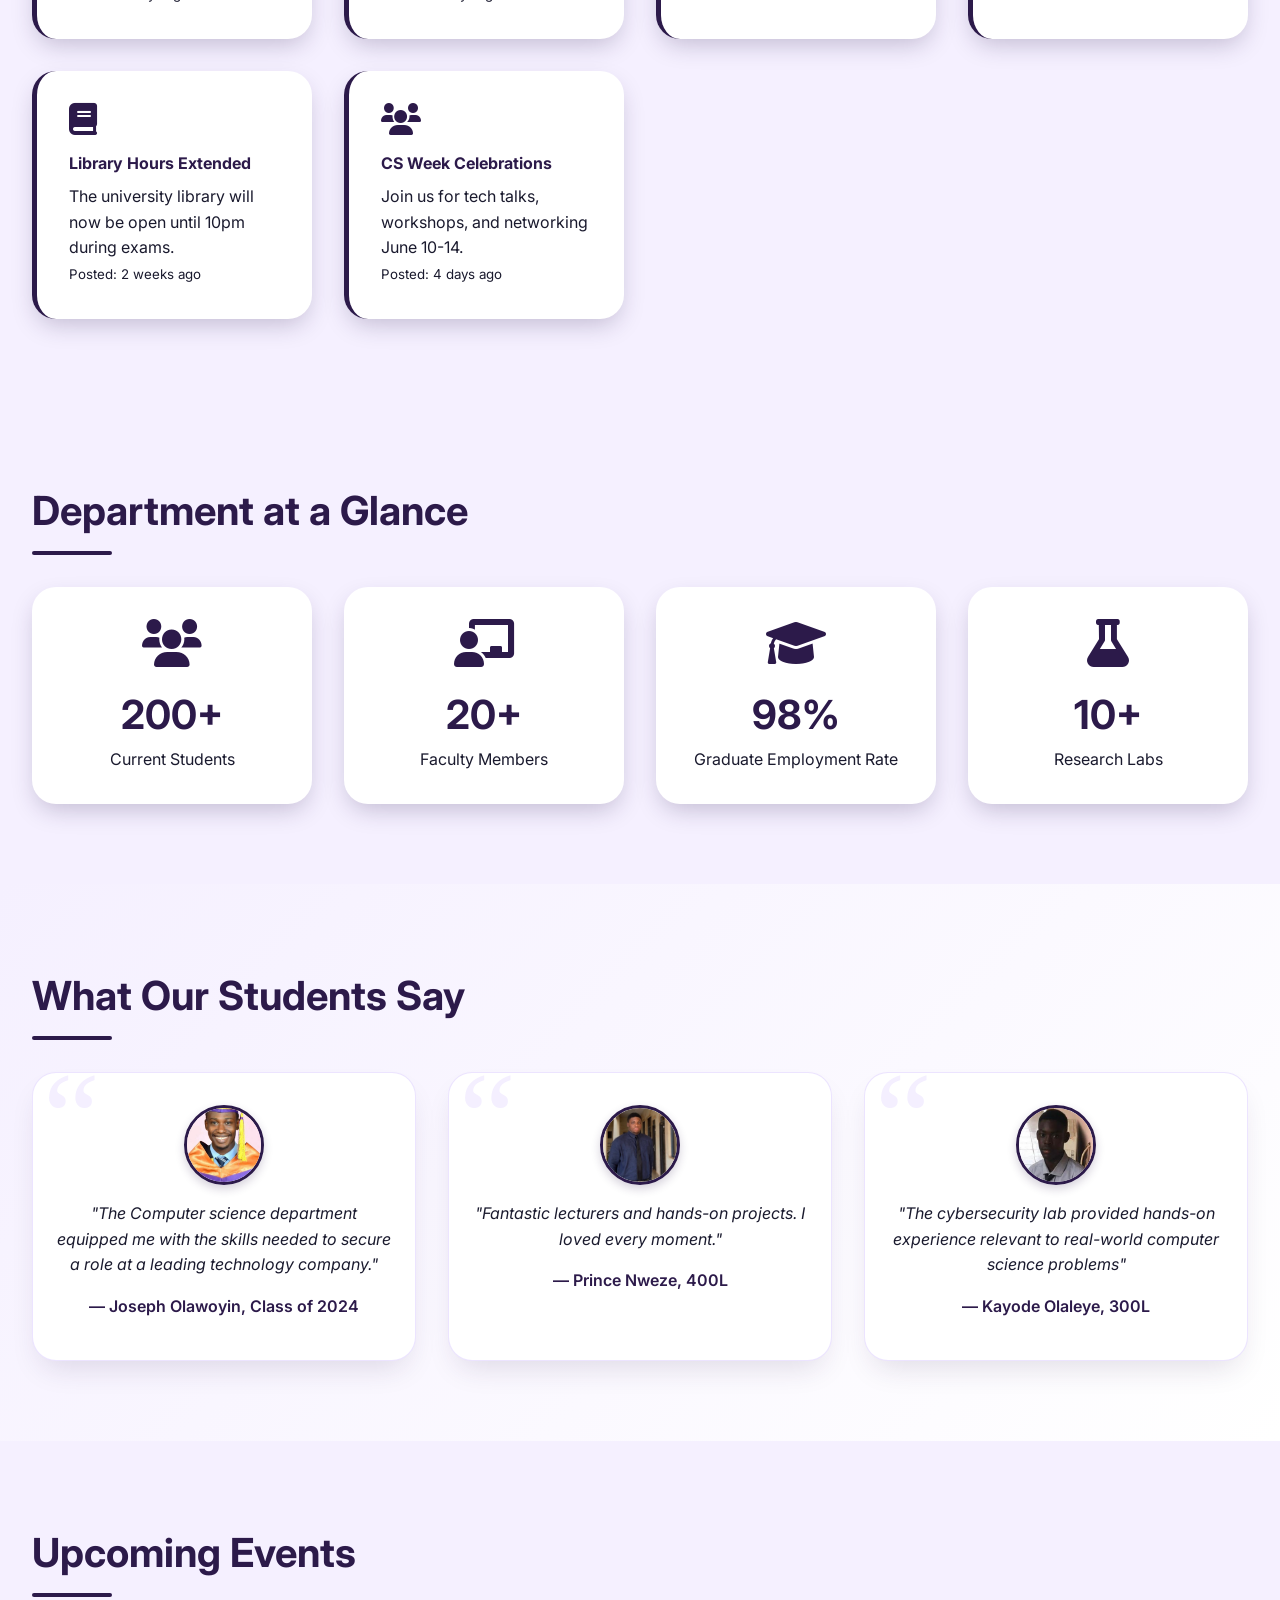
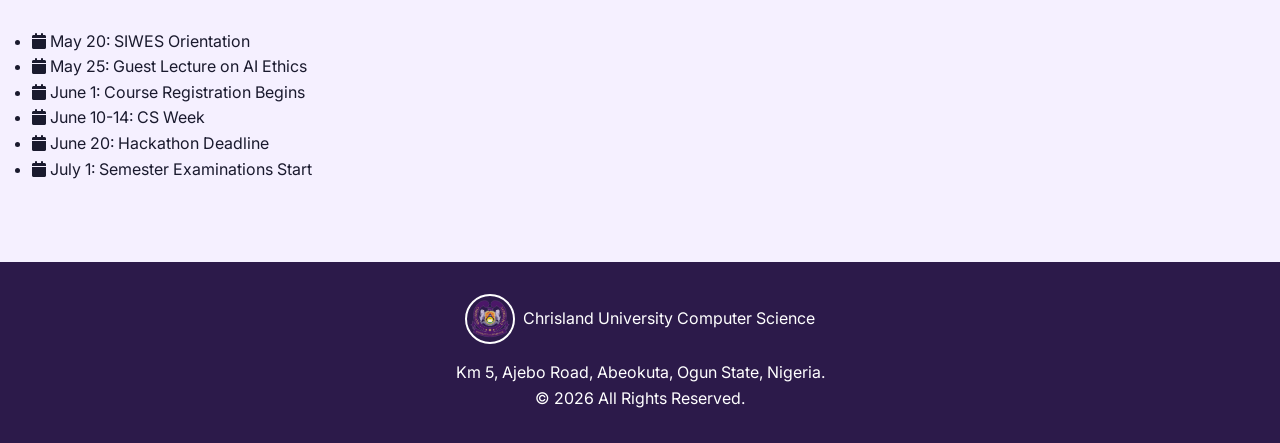
==== commit 36b35a42: "update" ====
--- a/index.html
+++ b/index.html
@@ -95,7 +95,7 @@
         </div>
         <div class="announcement-card">
           <i class="fas fa-trophy"></i>
-          <h4>Hackathon 2025</h4>
+          <h4>Hackathon 2026</h4>
           <p>Register your team by May 30. Prizes for top 3 projects.</p>
           <small>Posted: 3 days ago</small>
         </div>
@@ -186,11 +186,11 @@
   <footer>
     <div class="container footer-content">
       <div class="footer-logo">
-        <img src="https://via.placeholder.com/40x40/2c1a4a/ffffff?text=CU" alt="">
+        <img src="Images/cu-logo.png" alt="Chrisland Logo" class="logo-img">
         <span>Chrisland University Computer Science</span>
       </div>
       <p>Km 5, Ajebo Road, Abeokuta, Ogun State, Nigeria.</p>
-      <p>© 2025 All Rights Reserved.</p>
+      <p>© 2026 All Rights Reserved.</p>
     </div>
   </footer>
 
